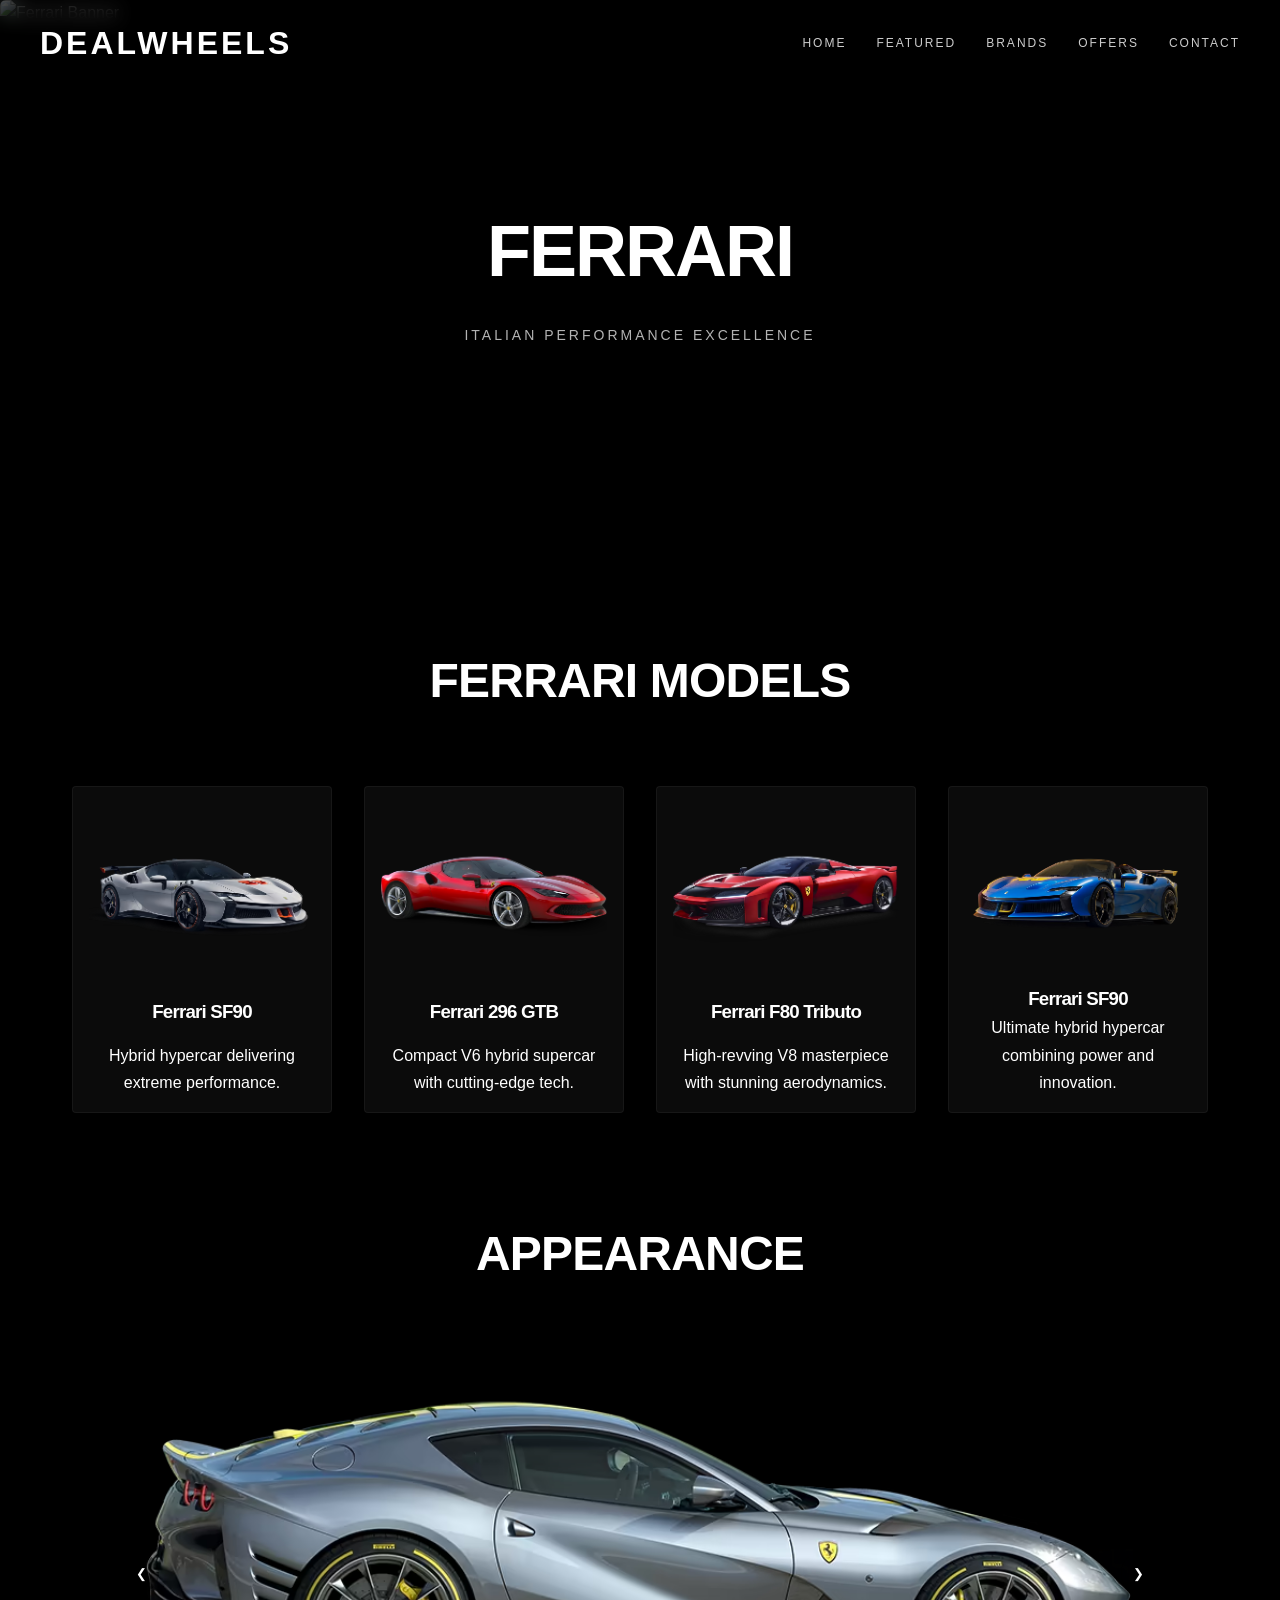
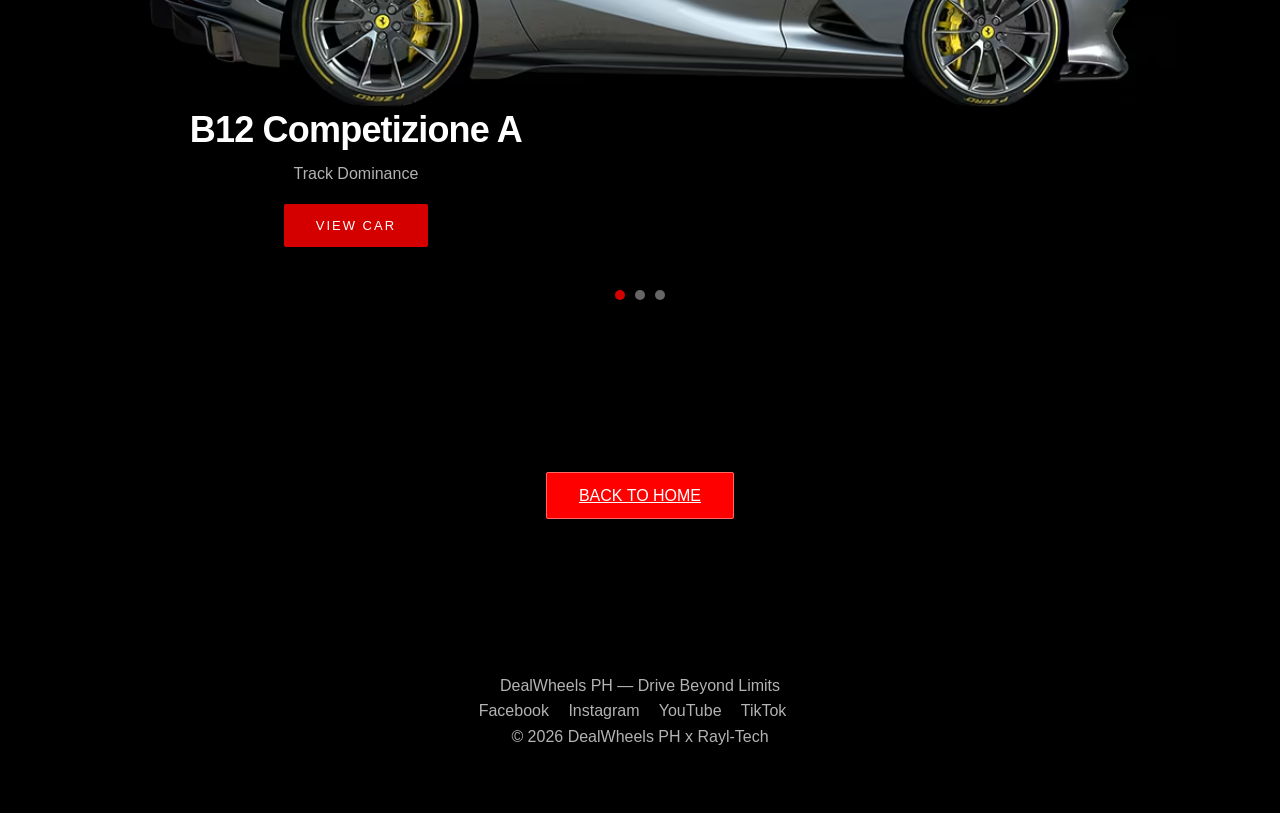
==== ferrari.html @ f82c0eb9 "Add files via upload" ====
<!DOCTYPE html> 
<html lang="en"> 
<head> 
  <meta charset="UTF-8"> 
  <meta name="viewport" content="width=device-width, initial-scale=1.0"> 
 
  <title>Ferrari Models | DealWheels PH</title> 
  <meta name="description" content="Explore Ferrari models at DealWheels PH. Italian 
performance, luxury, and innovation."> 
 
  <link rel="stylesheet" href="style.css"> 
  <link rel="icon" href="favicon.ico"> 
</head> 
 
<body> 
 
<header class="navbar" id="navbar"> 
  <h1 class="logo" onclick="window.location.href='index.html'">DEALWHEELS</h1> 
 
  <nav class="nav-menu"> 
    <a href="index.html#home">Home</a> 
    <a href="index.html#featured">Featured</a> 
    <a href="index.html#brands">Brands</a> 
    <a href="index.html#offers">Offers</a> 
    <a href="index.html#contact">Contact</a> 
  </nav> 
 
  <button class="hamburger" id="hamburger">☰</button> 
</header> 
 
<aside id="sideMenu"> 
  <a href="index.html#home">Home</a> 
  <a href="index.html#featured">Featured</a> 
  <a href="index.html#brands">Brands</a> 
  <a href="index.html#offers">Offers</a> 
  <a href="index.html#contact">Contact</a> 
</aside> 
 
<div id="overlay"></div> 
 
<main> 
 
<section class="hero" style="height:60vh;"> 
  <img src="ferrari-banner.jpg" alt="Ferrari Banner" class="hero-video"> 
 
  <div class="hero-overlay"> 
    <h1>FERRARI</h1> 
    <p>Italian Performance Excellence</p> 
  </div> 
</section> 
 
<section class="section reveal"> 
  <div class="container"> 
    <h2 class="section-title">FERRARI MODELS</h2> 
 
    <div class="cars-grid"> 
 
      <div class="car-card"> 
        <img src="fera1.jpg" alt="Ferrari SF90" loading="lazy"> 
        <h3>Ferrari SF90</h3> 
        <p>Hybrid hypercar delivering extreme performance.</p> 
      </div> 
 
      <div class="car-card"> 
        <img src="fera3.jpg" alt="Ferrari 296 GTB" loading="lazy"> 
        <h3>Ferrari 296 GTB</h3> 
        <p>Compact V6 hybrid supercar with cutting-edge tech.</p> 
      </div> 
 
      <div class="car-card"> 
        <img src="fera5.jpg" alt="Ferrari F8 Tributo" loading="lazy"> 
        <h3>Ferrari F80 Tributo</h3> 
        <p>High-revving V8 masterpiece with stunning aerodynamics.</p> 
      </div> 
 
      <div class="car-card"> 
        <img src="fera7.jpg" alt="LaFerrari" loading="lazy"> 
        <h3>Ferrari SF90</h3> 
        <p>Ultimate hybrid hypercar combining power and innovation.</p> 
      </div> 
 
    </div> 

<section id="featured" class="section reveal"> 
  <div class="container"> 

    <div class="slider-container" id="slider">  
    <h2 class="section-title">APPEARANCE</h2> 

      <div class="slide"> 
        <img src="fera9.jpg" alt="B12 Competizione A"> 
        <div class="slide-overlay"> 
          <h3>B12 Competizione A</h3> 
          <p>Precision Performance</p> 
          <button class="btn-primary">View Car</button> 
        </div> 
      </div> 
 
      <div class="slide active"> 
        <img src="fera8.jpg" alt="B12 Competizione A"> 
        <div class="slide-overlay"> 
          <h3>B12 Competizione A</h3> 
          <p>Track Dominance</p> 
          <button class="btn-primary">View Car</button> 
        </div> 
      </div> 
 
      <div class="slide"> 
        <img src="fera10.jpg" alt="Ferrari SF90 Spider"> 
        <div class="slide-overlay"> 
          <h3>Ferrari SF90 Spider</h3> 
          <p>Precision Speed</p> 
          <button class="btn-primary">View Car</button> 
        </div> 
      </div> 
 
      <button class="prev">❮</button> 
      <button class="next">❯</button> 
 
      <div class="dots"></div> 
    </div> 
  </div> 
</section> 
 
    <div style="margin-top: 50px;"> 
      <a href="index.html#brands" class="btn-outline">Back to Home</a> 
    </div> 
 
  </div> 
</section> 
 
</main> 
 
<footer class="footer"> 
  <div class="container"> 
    <p>DealWheels PH — Drive Beyond Limits</p> 
 
    <div class="socials"> 
      <a href="https://facebook.com" target="_blank" rel="noopener">Facebook</a> 
      <a href="https://instagram.com" target="_blank" rel="noopener">Instagram</a> 
      <a href="https://youtube.com" target="_blank" rel="noopener">YouTube</a> 
      <a href="https://tiktok.com" target="_blank" rel="noopener">TikTok</a> 
    </div> 
 
    <p>© 2026 DealWheels PH x Rayl-Tech</p> 
  </div> 
</footer> 
 
<script src="script.js"></script> 
 
</body> 
</html>
---- style.css ----
/* ================= RESET ================= */ 
*, 
*::before, 
*::after { 
  box-sizing: border-box; 
} 
 
html { 
  scroll-behavior: smooth; 
} 
 
body { 
  margin: 0; 
  font-family: "Inter", Arial, sans-serif; 
  background: #000000; 
  color: #ffffff; 
  line-height: 1.6; 
} 
 
:root { 
  --max-width: 1200px; 
 
  --space-xs: 8px; 
  --space-sm: 16px; 
  --space-md: 32px; 
  --space-lg: 64px; 
  --space-xl: 120px; 
 
  --text-sm: 12px; 
  --text-md: 16px; 
  --text-lg: 24px; 
  --text-xl: 48px; 
 
  --accent: #d40000; 
} 
 
img { 
  width: 100%; 
  display: block; 
  object-fit: cover; 
  border-radius: 6px; 
} 
 
button { 
  cursor: pointer; 
  transition: all 0.3s ease; 
  font-family: inherit; 
} 
 
button:active { 
  transform: scale(0.98); 
} 
 
:focus-visible { 
  outline: 2px solid var(--accent); 
  outline-offset: 2px; 
} 
 
::-webkit-scrollbar { 
  width: 6px; 
} 
::-webkit-scrollbar-thumb { 
  background: var(--accent); 
  border-radius: 10px; 
} 
 
.container { 
  width: 100%; 
  max-width: var(--max-width); 
  margin-left: auto; 
  margin-right: auto; 
  padding-left: clamp(16px, 4vw, 32px); 
  padding-right: clamp(16px, 4vw, 32px); 
} 
 
.container.small { 
  max-width: 500px; 
} 
 
h1, h2, h3 { 
  font-weight: 600; 
  letter-spacing: -0.8px; 
  margin: 0; 
} 
 
.section-title { 
  font-size: clamp(28px, 4vw, 48px); 
  margin-bottom: var(--space-lg); 
  text-align: center; 
  max-width: 700px; 
  margin-left: auto; 
  margin-right: auto; 
} 
 
p { 
  margin: 0; 
} 

#splash { 
  position: fixed; 
  inset: 0; 
  background: radial-gradient(circle, #111, #000); 
  display: flex; 
  justify-content: center; 
  align-items: center; 
  z-index: 9999; 
  transition: opacity 0.8s ease, visibility 0.8s; 
} 
 
#splash.hidden { 
  opacity: 0; 
  visibility: hidden; 
} 
 
.splash-content { 
  text-align: center; 
} 
 
.splash-logo { 
  font-size: clamp(32px, 6vw, 64px); 
  letter-spacing: 6px; 
} 
 
.splash-tagline { 
  font-size: 14px; 
  opacity: 0.6; 
  letter-spacing: 3px; 
} 
 
.loader { 
  width: 60px; 
  height: 2px; 
  background: var(--accent); 
  margin: 20px auto; 
  animation: load 1.5s infinite; 
} 
 
@keyframes load { 
  0% { transform: scaleX(0); } 
  50% { transform: scaleX(1); } 
  100% { transform: scaleX(0); } 
} 
 
.navbar { 
  position: fixed; 
  width: 100%; 
  display: flex; 
  justify-content: space-between; 
  align-items: center; 
  padding: 18px 40px; 
  background: rgba(0,0,0,0.3); 
  backdrop-filter: blur(10px); 
  z-index: 1000; 
  transition: 0.3s; 
} 
 
.navbar.scrolled { 
  background: rgba(0,0,0,0.85); 
  backdrop-filter: blur(14px); 
} 
 
.logo { 
  letter-spacing: 3px; 
} 
 
.nav-menu { 
  display: flex; 
  gap: 30px; 
} 
 
.nav-menu a { 
  color: white; 
  text-decoration: none; 
  font-size: 12px; 
  letter-spacing: 2px; 
  text-transform: uppercase; 
  position: relative; 
  opacity: 0.8; 
} 
 
.nav-menu a:hover { 
  opacity: 1; 
} 
 
.nav-menu a::after { 
  content: ""; 
  position: absolute; 
  width: 0; 
  height: 2px; 
  background: var(--accent); 
  bottom: -5px; 
  left: 0; 
  transition: 0.3s; 
} 
 
.nav-menu a:hover::after { 
  width: 100%; 
} 
  
.hamburger { 
  display: none; 
  font-size: 22px; 
} 
 
#sideMenu { 
  position: fixed; 
  left: 0; 
  top: 0; 
  width: 240px; 
  height: 100%; 
  background: #111; 
  padding: 40px 20px; 
  transform: translateX(-100%); 
  transition: transform 0.4s ease; 
  z-index: 1100; 
} 
 
#sideMenu a { 
  display: block; 
  margin-bottom: 25px; 
  color: white; 
  text-decoration: none; 
} 
 
#sideMenu.active { 
  transform: translateX(0); 
} 
 
#overlay { 
  display: none; 
  position: fixed; 
  inset: 0; 
  background: rgba(0,0,0,0.6); 
  z-index: 1050; 
} 
 
.hero { 
  height: 100vh; 
  position: relative; 
} 
 
.hero-video { 
  width: 100%; 
  height: 100%; 
  object-fit: cover; 
  filter: brightness(0.5); 
} 
 
.hero-overlay { 
  position: absolute; 
  inset: 0; 
  display: flex; 
  flex-direction: column; 
  align-items: center; 
  justify-content: center; 
  gap: 15px; 
  text-align: center; 
} 
 
.hero-overlay > * { 
  max-width: 800px; 
  margin-left: auto; 
  margin-right: auto; 
} 
 
.hero-overlay h1 { 
  font-size: clamp(36px, 6vw, 72px); 
  letter-spacing: -2px; 
} 
 
.hero-overlay p { 
  text-transform: uppercase; 
  letter-spacing: 3px; 
  opacity: 0.7; 
  font-size: 14px; 
} 
 
.hero-cta { 
  display: flex; 
  gap: var(--space-sm); 
} 
 
.btn-primary { 
  background: var(--accent); 
  border: none; 
  padding: 14px 32px; 
  border-radius: 2px; 
  color: white; 
  letter-spacing: 2px; 
  text-transform: uppercase; 
  font-size: 13px; 
} 
 
.btn-primary:hover { 
  background: white; 
  color: black; 
  transform: translateY(-2px); 
} 
 
.btn-outline { 
  border: 1px solid rgba(255,255,255,0.4); 
  padding: 14px 32px; 
  border-radius: 2px; 
  background: rgb(255, 0, 0); 
  color: rgb(255, 255, 255); 
  text-transform: uppercase; 
} 
 
.btn-outline:hover { 
  background: rgb(255, 255, 255); 
  color: rgb(0, 0, 0); 
} 
 
.section { 
  padding: 100px 0; 
} 
 
.slider-container { 
  position: relative; 
  width: 100%; 
  height: 80vh; 
  overflow: hidden; 
} 
 
.slide { 
  position: absolute; 
  inset: 0; 
  opacity: 0; 
  transform: scale(1.05); 
  transition: opacity 0.8s ease, transform 1s ease; 
} 
 
.slide.active { 
  opacity: 1; 
  transform: scale(1); 
} 
 
.slide img { 
  height: 100%; 
} 
 
.slide-overlay { 
  position: absolute; 
  bottom: 12%; 
  left: 8%; 
  max-width: 500px; 
} 
 
.slide-overlay h3 { 
  font-size: clamp(22px, 3vw, 36px); 
} 
 
.slide-overlay p { 
  opacity: 0.7; 
  margin-bottom: var(--space-sm); 
} 
 
.prev, .next { 
  position: absolute; 
  top: 50%; 
  transform: translateY(-50%); 
  background: rgba(0,0,0,0.4); 
  border: none; 
  padding: 12px; 
  border-radius: 50%; 
  color: white; 
} 
 
.prev:hover, .next:hover { 
  background: var(--accent); 
} 
 
.prev { left: 20px; } 
.next { right: 20px; } 
 
.dots { 
  position: absolute; 
  bottom: 20px; 
  width: 100%; 
  text-align: center; 
} 
 
.dot { 
  height: 10px; 
  width: 10px; 
  margin: 5px; 
  background: rgba(255,255,255,0.4); 
  display: inline-block; 
  border-radius: 50%; 
} 
 
.dot.active { 
  background: var(--accent); 
}
 
.filter-bar { 
  display: flex; 
  justify-content: center; 
  gap: 10px; 
  margin-bottom: var(--space-md); 
  flex-wrap: wrap; 
} 
 
.filter-btn { 
  background: white; 
  border: 1px solid rgba(255,255,255,0.2); 
  padding: 8px 14px; 
  border-radius: 2px; 
  font-size: 12px; 
} 
 
.filter-btn.active { 
  color: white;
  background: red; 
} 
 
.cars-grid { 
  display: grid; 
  grid-template-columns: repeat(auto-fit,minmax(250px,1fr)); 
  gap: var(--space-md); 
} 
 
.car-card { 
  background: #0b0b0b; 
  padding: var(--space-sm); 
  border-radius: 4px; 
  border: 1px solid rgba(255,255,255,0.05); 
  transition: all 0.4s ease; 
  text-align: center; 
} 
 
.car-card:hover { 
  transform: translateY(-10px); 
  box-shadow: 0 20px 50px rgba(0,0,0,0.8); 
} 
 
.brands-grid { 
  display: grid; 
  grid-template-columns: repeat(auto-fit,minmax(240px,1fr)); 
  gap: var(--space-md); 
  max-width: 1000px; 
  margin: 0 auto; 
  justify-content: center; 
} 
 
.brand-card { 
  background: linear-gradient(180deg, #111, #0a0a0a); 
  padding: var(--space-lg) var(--space-md); 
  border-radius: 8px; 
  text-align: center; 
  display: flex; 
  flex-direction: column; 
  align-items: center; 
  justify-content: center; 
} 
 
.brand-logo img { 
  width: 100%;
  height: 70px;
  object-fit: contain;
  display: block;
  margin-left: auto;
  margin-right: auto;
} 
 
.brand-card a { 
  background: var(--accent); 
  color: white; 
  padding: 14px 32px; 
  border-radius: 2px; 
  text-transform: uppercase; 
  letter-spacing: 2px; 
  font-size: 13px; 
  text-decoration: none; 
  margin-top: 12px; 
  display: inline-block; 
} 
 
.brand-card a:hover { 
  background: white; 
  color: black; 
  transform: translateY(-2px); 
}

.modal { 
  display: none; 
  position: fixed; 
  inset: 0; 
  z-index: 2000; 
  justify-content: center; 
  align-items: center; 
  background: rgba(0,0,0,0.85); 
  opacity: 0; 
  transition: opacity 0.3s ease; 
} 
 
.modal.show { 
  display: flex; 
  opacity: 1; 
} 
 
.modal-content { 
  background: #111; 
  padding: 25px; 
  border-radius: 6px; 
  width: 90%; 
  max-width: 400px; 
  position: relative; 
} 
 
.close { 
  position: absolute; 
  top: 10px; 
  right: 15px; 
  font-size: 22px; 
  cursor: pointer; 
} 
 
form { 
  display: flex;
  flex-direction: column; 
  gap: 12px; 
} 
 
input { 
  padding: 12px; 
  border-radius: 4px; 
  border: none; 
  background: #111; 
  color: white; 
} 
 
input:focus { 
  outline: 2px solid var(--accent); 
} 
  
.footer .container { 
  text-align: center; 
  max-width: 900px; 
} 
 
.footer { 
  padding: var(--space-lg) 0; 
  opacity: 0.7; 
} 
 
.socials a { 
  margin-right: 15px; 
  color: white; 
  text-decoration: none; 
} 
 
.reveal { 
  opacity: 0; 
  transform: translateY(40px); 
  transition: 1s; 
} 
 
.reveal.active { 
  opacity: 1; 
  transform: translateY(0); 
} 
 
@media(max-width:768px) { 
 
  .nav-menu { display: none; } 
  .hamburger { display: block; } 
 
  .hero-cta { 
    flex-direction: column; 
    width: 100%; 
  } 
 
  .btn-primary, 
  .btn-outline { 
    width: 100%; 
  } 
 
  .slider-container { 
    height: 60vh; 
  } 
 
  .slide-overlay { 
    left: 5%; 
    bottom: 10%; 
  } 
 
  .brands-grid { 
    grid-template-columns: 1fr; 
  } 
} 
 

.section h1, 
.section h2, 
.section h3, 
.section p { 
  text-align: center; 
  margin-inline: auto; 
  max-width: 600px; 
  line-height: 1.7; 
} 
 
.section { 
  text-align: center; 
} 
 
.car-card { 
  display: flex; 
  flex-direction: column; 
  justify-content: space-between; 
  height: 100%; 
} 
 
.car-card img { 
  height: 180px; 
  object-fit: cover; 
} 
 
.cars-grid, 
.brands-grid { 
  justify-content: center; 
} 
 
.brand-card { 
  display: flex; 
  flex-direction: column; 
  align-items: center; 
  justify-content: center; 
} 
 
.brand-logo img { 
  height: 70px; 
  object-fit: contain; 
} 
 
.brand-card a { 
  background: var(--accent); 
  color: white; 
padding: 14px 32px; 
border-radius: 2px; 
text-transform: uppercase; 
letter-spacing: 2px; 
font-size: 13px; 
text-decoration: none; 
margin-top: 12px; 
display: inline-block; 
} 
.brand-card a:hover { 
background: white; 
color: black; 
transform: translateY(-2px); 
} 

form { 
text-align: center; 
} 
form label { 
text-align: center; 
margin-bottom: 6px; 
} 

button { 
transition: transform 0.3s ease, opacity 0.3s ease; 
}
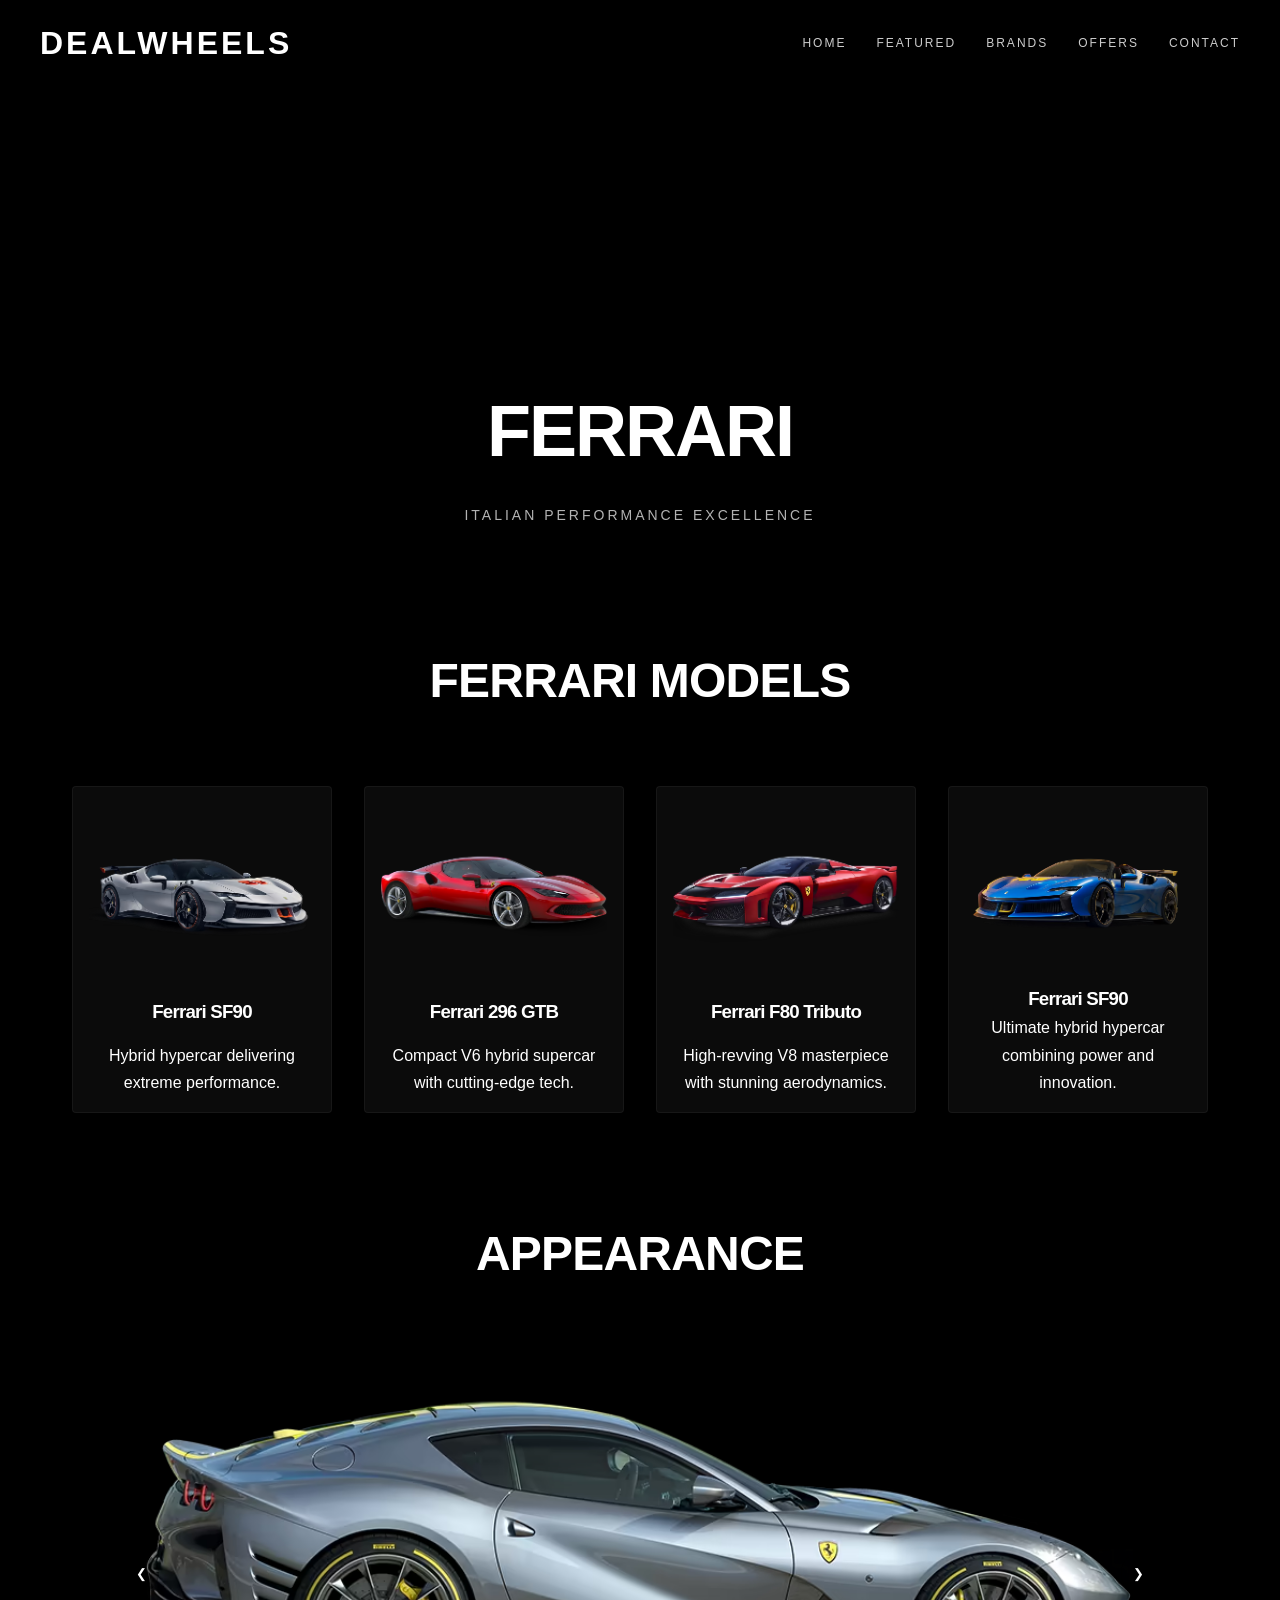
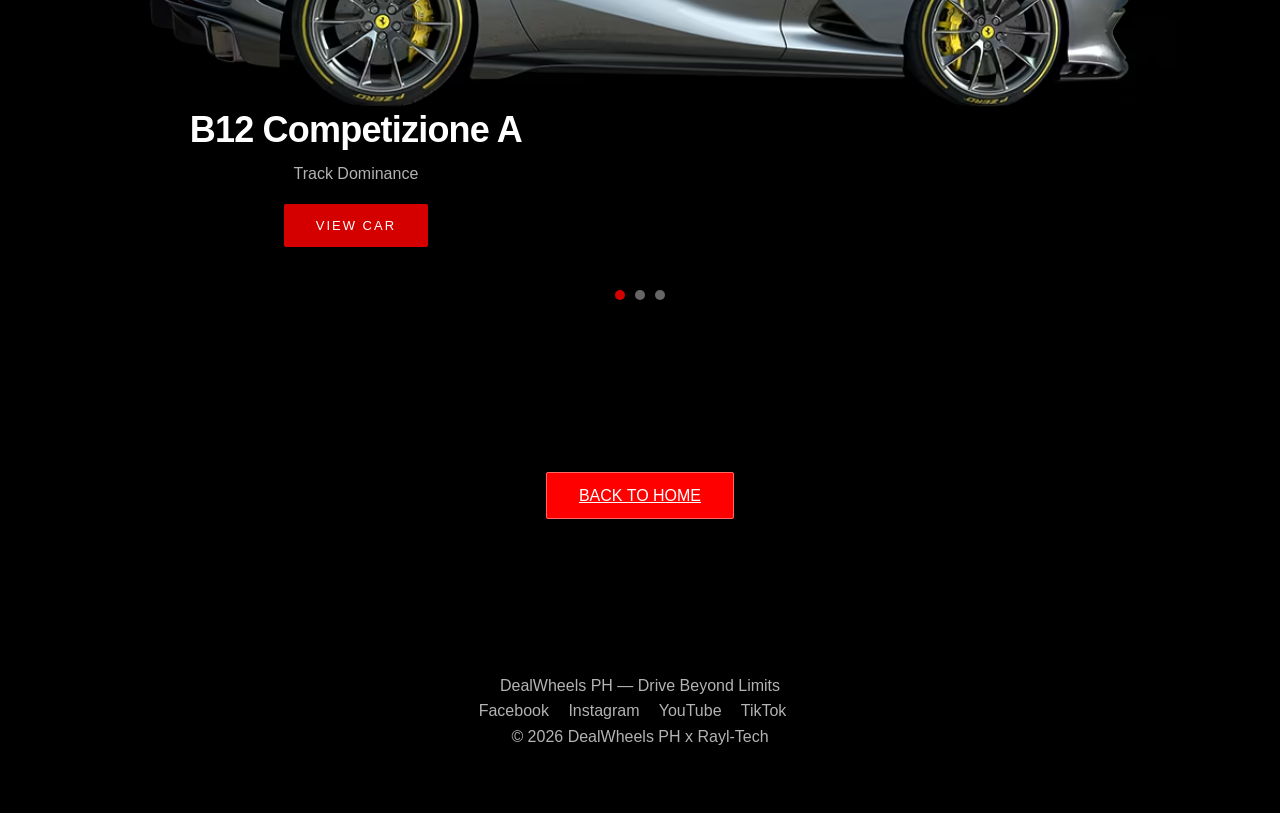
==== commit 384d36dd: "Update ferrari.html" ====
--- a/ferrari.html
+++ b/ferrari.html
@@ -41,8 +41,7 @@
  
 <main> 
  
-<section class="hero" style="height:60vh;"> 
-  <img src="ferrari-banner.jpg" alt="Ferrari Banner" class="hero-video"> 
+<section style="height:60vh;">
  
   <div class="hero-overlay"> 
     <h1>FERRARI</h1> 
@@ -150,4 +149,4 @@
 <script src="script.js"></script> 
  
 </body> 
-</html> +</html> 
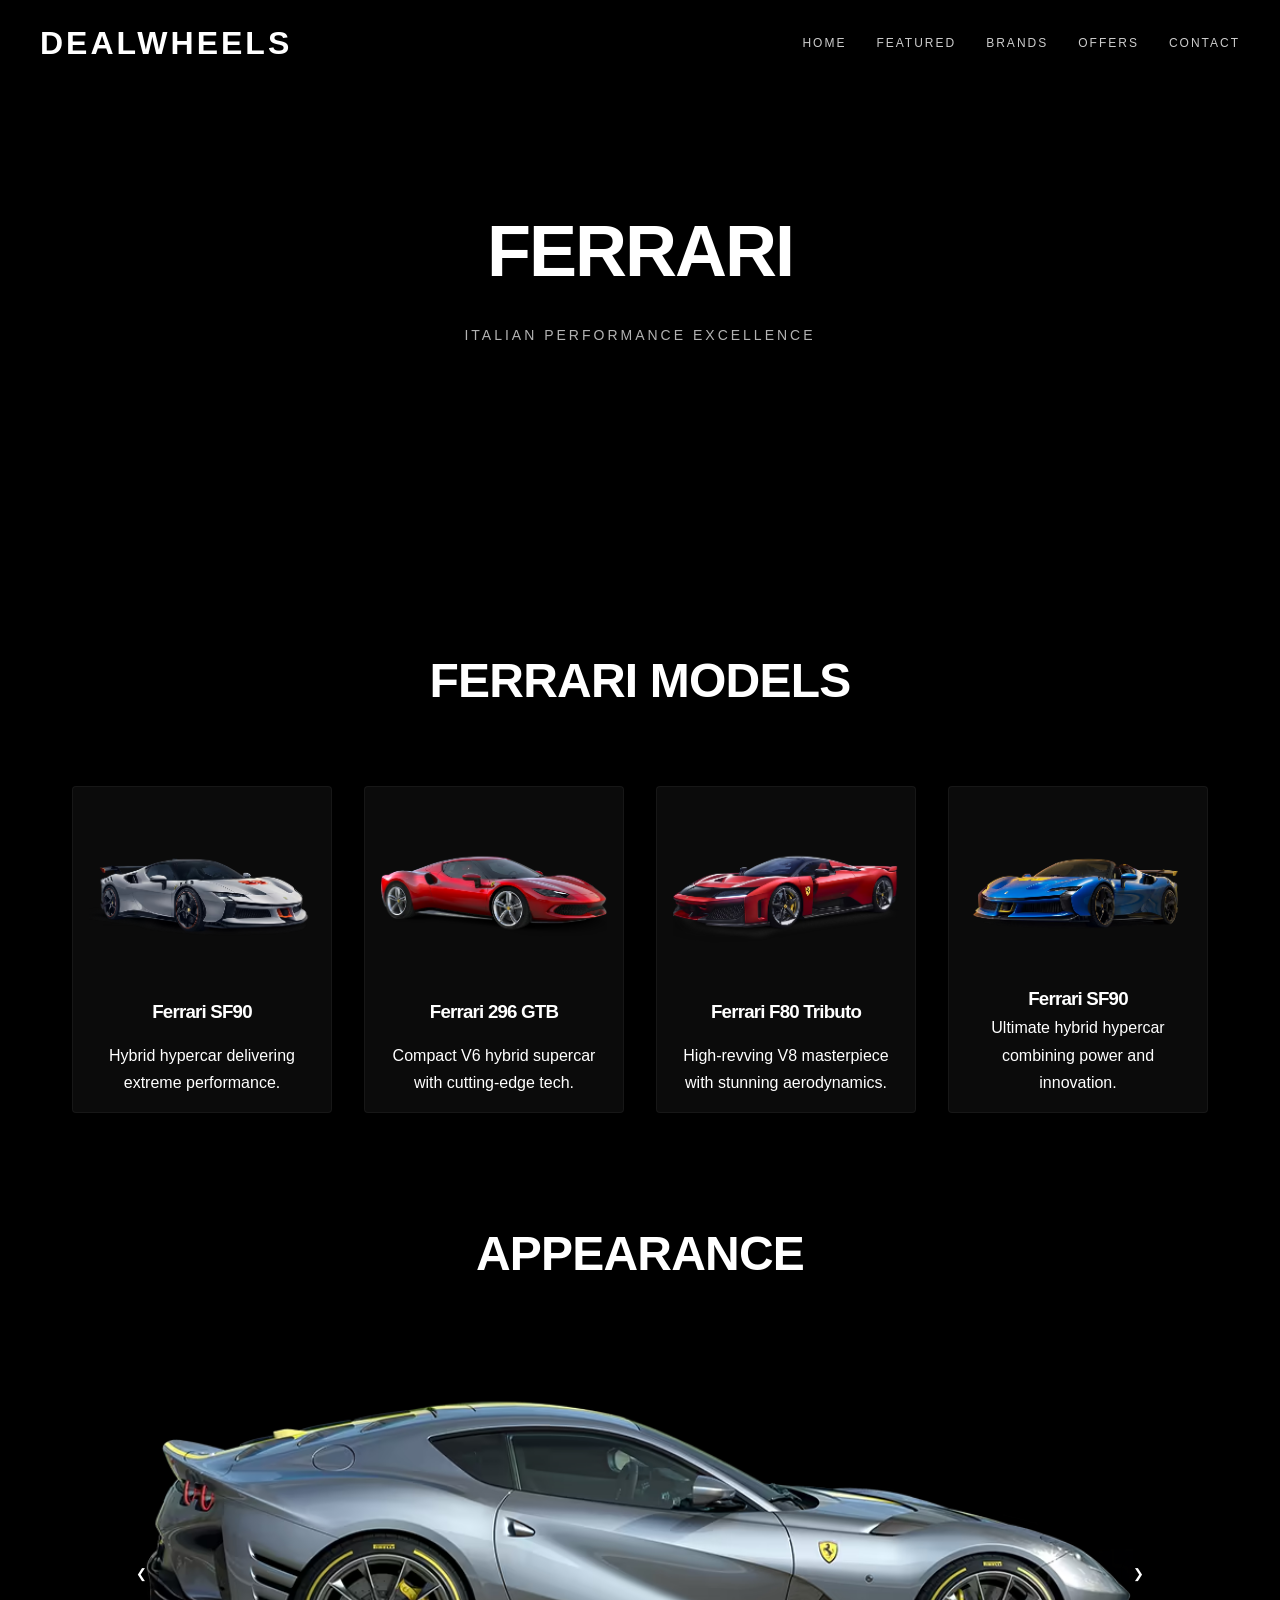
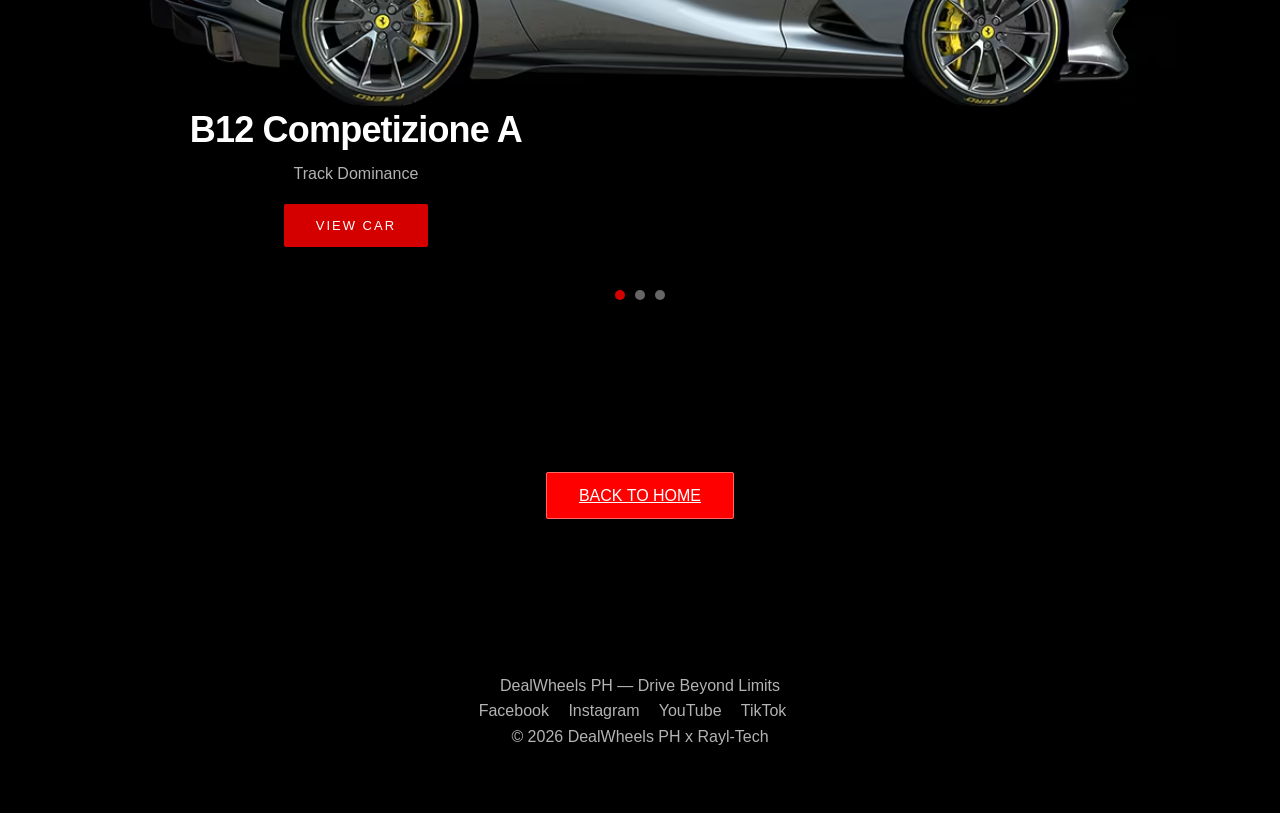
==== commit e63276f5: "Update ferrari.html" ====
--- a/ferrari.html
+++ b/ferrari.html
@@ -41,7 +41,7 @@
  
 <main> 
  
-<section style="height:60vh;">
+<section class="hero" style="height:60vh;">
  
   <div class="hero-overlay"> 
     <h1>FERRARI</h1> 
